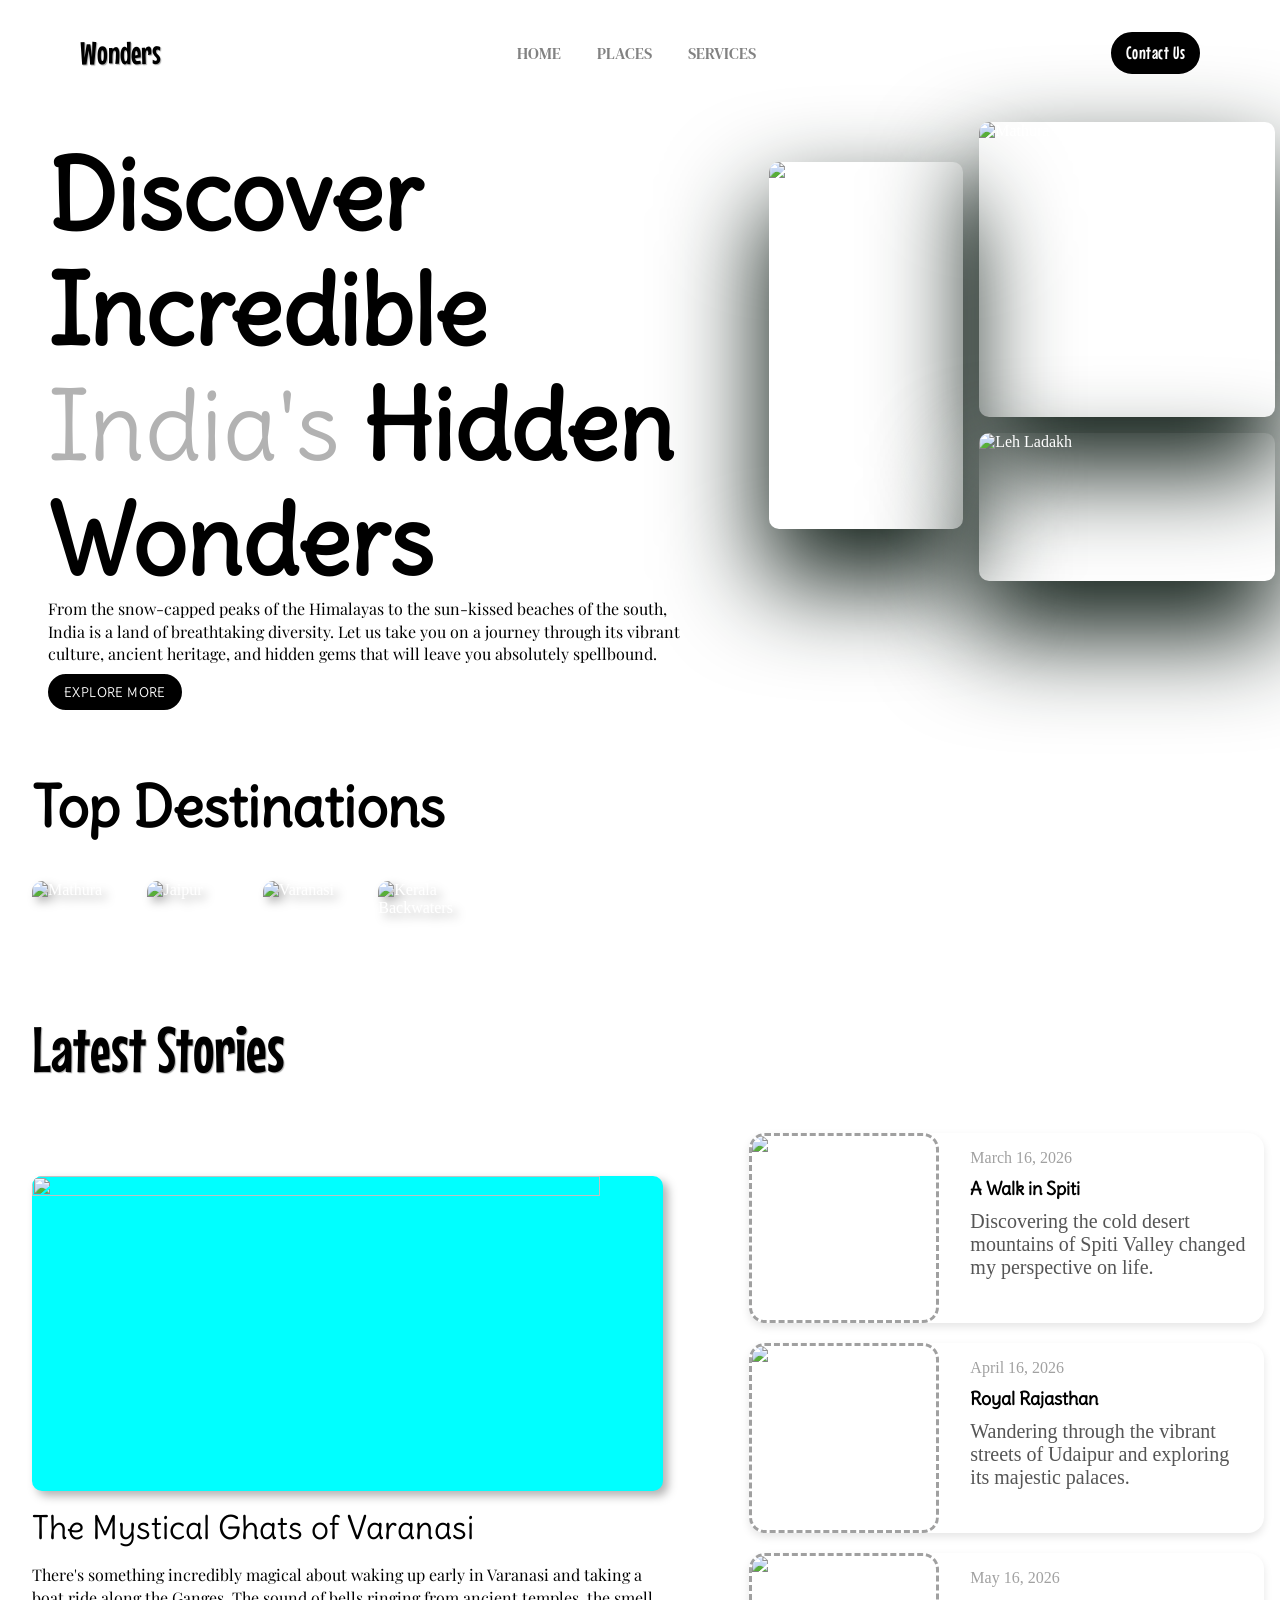
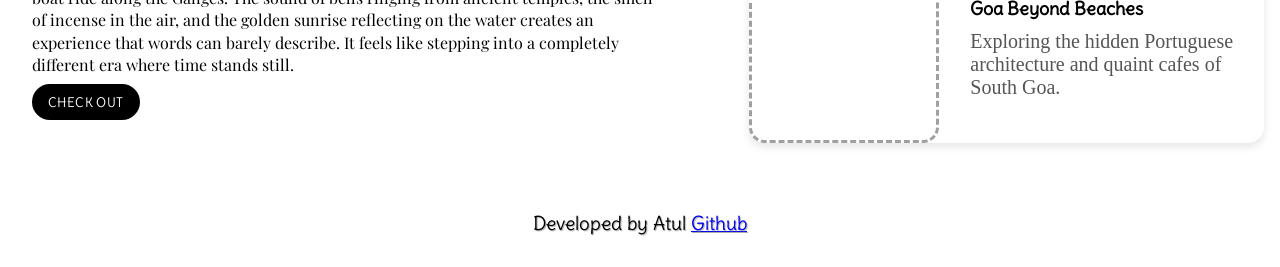
==== index.html @ bf2005aa "Add files via upload" ====
<!DOCTYPE html>
<html lang="en">
  <head>
    <meta charset="UTF-8" />
    <meta name="viewport" content="width=device-width, initial-scale=1.0" />
    <title>Wonders of India</title>
    <link rel="preconnect" href="https://fonts.googleapis.com" />
    <link rel="preconnect" href="https://fonts.gstatic.com" crossorigin />
    <link
      href="https://fonts.googleapis.com/css2?family=Mouse+Memoirs&display=swap"
      rel="stylesheet"
    />
    <link
      rel="stylesheet"
      href="https://cdnjs.cloudflare.com/ajax/libs/animate.css/4.1.1/animate.min.css"
    />
    <link href="
    https://cdn.jsdelivr.net/npm/locomotive-scroll@4.1.4/dist/locomotive-scroll.min.css
    " rel="stylesheet">

    <link rel="stylesheet" href="style.css" />
   
  </head>
  <body>
    <div data-scroll-container>   
    <main class="homee" >
      <section class="view-one">
        <div class="nav">
          <h1 class="animate__animated animate__swing">Wonders</h1>
          <div class="navbar">
            <ul class="nav-links">
              <li><a href="index.html">Home</a></li>
              <li><a href="places.html">places</a></li>
              <li><a href="services.html">services</a></li>
            </ul>
          </div>

          <button class="btn" onclick="window.location.href='contact.html'">Contact us</button>
          <img class="menu" src="./images/menu.png" alt="" />
        </div>
      </section>

      <section class="view-two">
        <div class="left-view" >
          <h1 >Discover Incredible <span>India's</span> Hidden Wonders</h1>
          <p>
            From the snow-capped peaks of the Himalayas to the sun-kissed beaches of the south, India is a land of breathtaking diversity. Let us take you on a journey through its vibrant culture, ancient heritage, and hidden gems that will leave you absolutely spellbound.
          </p>
          <button class="primary-btn" type="button">Explore more</button>
        </div>

        <div class="right-view">
          <div class="img-view">
            <div class="grid-view">
              <img
                class="img-1"
                src="https://images.unsplash.com/photo-1602216056096-3b40cc0c9944?q=80&w=800&auto=format&fit=crop"
                alt="Varanasi"
              />
              <img
                class="img-2"
                src="./images/Leh-Ladakh.jpeg"
                alt="Mathura"
              />
              <img
                class="img-3"
                src="./images/mathura.jpg"
                alt="Leh Ladakh"
              />
            </div>
          </div>
        </div>
      </section>

      <section class="view-three">

        <div class="top-desti" >
          <h1>Top Destinations</h1>
          <div class="img-raw">
            <img class="imgt dest-card" data-dest="mathura" data-scroll data-scroll-speed="1" src="./images/mathura.jpg" alt="Mathura">
            <img class="imgt dest-card" data-dest="jaipur" data-scroll data-scroll-speed="-1" src="https://images.unsplash.com/photo-1477587458883-47145ed94245?q=80&w=800&auto=format&fit=crop" alt="Jaipur">
            <img class="imgt dest-card" data-dest="varanasi" data-scroll data-scroll-speed="1" src="./images/ganga-river-crafts-hero.jpg" alt="Varanasi">
            <img class="imgt dest-card" data-dest="kerala" data-scroll data-scroll-speed="-1" src="https://images.unsplash.com/photo-1602216056096-3b40cc0c9944?q=80&w=800&auto=format&fit=crop" alt="Kerala Backwaters">
          </div>



        </div>


      </section>

      <section class="view-four">
        <h1 class="hstory" data-scroll data-scroll-speed="1" >Latest Stories</h1>
        <div class="story">

          
          
          <div class="left-story">
            
            <img src="./images/vanars.jpg" alt="">
            <h2>The Mystical Ghats of Varanasi</h2>
            <p>There's something incredibly magical about waking up early in Varanasi and taking a boat ride along the Ganges. The sound of bells ringing from ancient temples, the smell of incense in the air, and the golden sunrise reflecting on the water creates an experience that words can barely describe. It feels like stepping into a completely different era where time stands still.</p>
            <button class="checkbtn" >Check out</button>
          </div>
<div class="cont-raw">
          <div class="container">
            <div class="card">
                <img src="./images/image-1.png" alt="Forest Image">
                <div class="card-content">
                    <div class="date">March 16, 2026</div>
                    <div class="title">A Walk in Spiti</div>
                    <div class="description">Discovering the cold desert mountains of Spiti Valley changed my perspective on life.</div>
                </div>
            </div>
            <div class="card">
                <img src="./images/Royal-Rajasthan-Experience-Tour-Package-2.webp" alt="Mountain Image">
                <div class="card-content">
                    <div class="date">April 16, 2026</div>
                    <div class="title">Royal Rajasthan</div>
                    <div class="description">Wandering through the vibrant streets of Udaipur and exploring its majestic palaces.</div>
                </div>
            </div>
            <div class="card">
              <img src="./images/couples-to-do-in-Goa-1200x799.jpeg" alt="Mountain Image">
              <div class="card-content">
                  <div class="date">May 16, 2026</div>
                  <div class="title">Goa Beyond Beaches</div>
                  <div class="description">Exploring the hidden Portuguese architecture and quaint cafes of South Goa.</div>
              </div>
          </div>
                  </div>

      </div>

      </section>

<section class="view-five" >

<footer>
  <p>Developed by Atul
  <a href="https://github.com/Atul4s">Github</a></p>
</footer>

</section>

    </main>
  </div>

  <!-- Modal Overlay for Home Page -->
  <div class="modal-overlay" id="homeModal">
    <div class="modal-content">
      <button class="close-btn" id="closeHomeModal">&times;</button>
      <div class="modal-body">
        <img id="homeModalImg" src="" alt="" />
        <div class="modal-text">
          <h2 id="homeModalTitle"></h2>
          <p id="homeModalDesc"></p>
          <div class="modal-highlights">
            <span id="homeModalTime"></span>
            <span id="homeModalAttractions"></span>
          </div>
        </div>
      </div>
    </div>
  </div>
  <script src="
https://cdn.jsdelivr.net/npm/locomotive-scroll@4.1.4/dist/locomotive-scroll.min.js
"></script>
   

    <script src="app.js"></script>
  </body>
</html>
---- style.css ----
@import url(https://fonts.googleapis.com/css2?family=DM+Serif+Text:ital@0;1&display=swap);
@import url(https://fonts.googleapis.com/css2?family=Delius&display=swap);
@import url(https://fonts.googleapis.com/css2?family=Playfair+Display:ital,wght@0,400..900;1,400..900&display=swap);
* {
  margin: 0;
  padding: 0;
  box-sizing: border-box;
}

html,
body {
  color: rgb(255, 255, 255);
  width: 100%;
  height: 100%;
}

main {
  padding-top: 1rem;
}

.view-one {
  padding: 1rem 5rem;
}
.view-one h1 {
  color: black;
  font-family: "Mouse Memoirs", serif;
  font-weight: 100;
  font-size: 2rem;
  text-shadow: 1px 1px 1px #ababab;
}
.view-one .nav {
  display: flex;
  flex-direction: row;
  justify-content: space-between;
  align-items: center;
}
.view-one .nav .nav-links {
  display: flex;
  justify-content: space-between;
  flex-direction: row;
  align-items: center;
  gap: 2rem;
}
.view-one .nav .nav-links .nav-links,
.view-one .nav .nav-links li,
.view-one .nav .nav-links a {
  list-style: none;
  padding: 1px;
  text-align: center;
  text-transform: uppercase;
  display: inline;
  text-decoration: none;
  color: black;
  font-family: "DM Serif Text", serif;
  font-weight: 10;
  font-size: 1rem;
  opacity: 0.7;
}
.view-one .nav .btn {
  color: rgb(255, 255, 255);
  cursor: pointer;
  font-size: 1.1rem;
  font-weight: 200;
  letter-spacing: 0.5px;
  text-transform: capitalize;
  border-width: 2px;
  border-style: solid;
  border-color: rgb(0, 0, 0);
  background: rgb(0, 0, 0);
  padding: 0.5em 0.7em;
  border-radius: 2rem;
  transition: all 0.3s cubic-bezier(0.19, 1, 0.22, 1);
  font-family: "Mouse Memoirs", serif;
}
.view-one .nav .btn:hover {
  background: #fff;
  color: #000;
}

.view-two .left-view {
  padding: 1rem 1rem;
  display: flex;
  align-items: start;
  flex-direction: column;
}
.view-two .left-view h1 {
  color: black;
  font-family: "Delius", serif;
  font-size: 3.5rem;
  line-height: 1.2;
}
.view-two .left-view h1 span {
  opacity: 0.3;
  font-weight: 100;
}
.view-two .left-view p {
  color: rgb(0, 0, 0);
  font-size: 1rem;
  line-height: 1.4;
  font-family: "Playfair Display", serif;
}
.view-two .primary-btn {
  border: 2px solid #000;
  background: #000;
  color: #fff;
  cursor: pointer;
  transition: all 0.3s cubic-bezier(0.19, 1, 0.22, 1);
  font-size: 0.8rem;
  margin-top: 0.5rem;
  padding: 8px 1.1em;
  border-radius: 3rem;
  font-weight: 400;
  letter-spacing: 0.4px;
  text-transform: uppercase;
  font-family: "Delius", serif;
}
.view-two .primary-btn:hover {
  background: #fff;
  color: #000;
}

@media (max-width: 992px) {
  .view-one {
    padding: 1rem 1rem;
  }
  .view-one .navbar {
    display: none;
  }
  .view-one h1 {
    color: black;
    font-family: "Mouse Memoirs", serif;
    font-weight: 100;
    font-size: 2rem;
    text-shadow: 1px 1px 1px #ababab;
  }
  .view-one .menu {
    width: 40px;
    height: 40px;
  }
  .view-one .btn {
    display: none;
  }
  .grid-view {
    display: grid;
    gap: 5px;
    padding: 0.5rem;
    grid-template-areas: "a b" "a b" "a b" "a c" "a c" "a c";
  }
  .grid-view .img-1 {
    grid-area: a;
    width: 100%;
    height: 80%;
    margin-top: 2.5rem;
    aspect-ratio: 9/16;
    filter: drop-shadow(5px 5px 5px rgba(0, 0, 0, 0.3));
  }
  .grid-view .img-2 {
    grid-area: b;
    width: 100%;
    height: 100%;
    aspect-ratio: 1/1;
    filter: drop-shadow(5px 5px 5px rgba(0, 0, 0, 0.3));
  }
  .grid-view .img-3 {
    grid-area: c;
    width: 100%;
    height: 100%;
    aspect-ratio: 2/1;
    -o-object-position: 40% 20%;
       object-position: 40% 20%;
    filter: drop-shadow(5px 5px 5px rgba(0, 0, 0, 0.3));
  }
  .grid-view img {
    -o-object-fit: cover;
       object-fit: cover;
    border-radius: 10px;
  }
  .view-three .top-desti {
    padding: 1rem 1rem;
    display: flex;
    align-items: start;
    flex-direction: column;
    justify-content: center;
  }
  .view-three .top-desti h1 {
    color: black;
    font-family: "Delius", serif;
    font-size: 2.5rem;
    line-height: 1.2;
    margin: 0.1rem;
  }
  .view-three .img-raw {
    width: 100%;
    display: inline-block;
    overflow: auto;
    white-space: nowrap;
    padding: 1rem 1rem;
  }
  .view-three .img-raw .imgt {
    width: 80%;
    aspect-ratio: 1/1;
    margin: 0.5rem;
    filter: drop-shadow(5px 5px 5px rgba(0, 0, 0, 0.3));
    -o-object-fit: cover;
       object-fit: cover;
    border-radius: 10px;
  }
  .view-four {
    padding: 1rem 1rem;
    display: flex;
    align-items: start;
    flex-direction: column;
    justify-content: center;
  }
  .view-four .hstory {
    color: black;
    font-family: "Mouse Memoirs", serif;
    font-weight: 100;
    font-size: 2.5rem;
    padding: 1rem;
    text-shadow: 1px 1px 1px #ababab;
  }
  .view-four .story {
    width: 100%;
    display: flex;
    flex-direction: column;
    justify-content: center;
  }
  .view-four .left-story {
    width: 100%;
    padding: 1rem;
  }
  .view-four .left-story h2 {
    color: black;
    font-family: "Delius", serif;
    font-size: 2rem;
    font-weight: lighter;
    margin: 1rem 1rem;
    width: 100%;
  }
  .view-four .left-story img {
    width: 100%;
    aspect-ratio: 2/1;
    filter: drop-shadow(5px 5px 5px rgba(0, 0, 0, 0.3));
    -o-object-fit: cover;
       object-fit: cover;
    border-radius: 10px;
    animation-range: entry 500px;
  }
  .view-four .left-story p {
    font-weight: 100;
    margin-left: 1rem;
    width: 91%;
    color: rgb(0, 0, 0);
    font-size: 1rem;
    line-height: 1.4;
    font-family: "Playfair Display", serif;
  }
  .view-four .left-story .checkbtn {
    border: 2px solid #000;
    background: #000;
    color: #fff;
    cursor: pointer;
    transition: all 0.3s cubic-bezier(0.19, 1, 0.22, 1);
    font-size: 0.8rem;
    margin-top: 0.5rem;
    padding: 8px 1.1em;
    border-radius: 3rem;
    font-weight: 400;
    margin-left: 1rem;
    letter-spacing: 0.4px;
    text-transform: uppercase;
    font-family: "Delius", serif;
  }
  .view-four .left-story .checkbtn:hover {
    background: #fff;
    color: #000;
  }
  .view-four .cont-raw {
    width: 100%;
    display: inline-block;
    overflow: auto;
    white-space: wrap;
    padding: 1rem 1rem;
  }
  .view-four .container {
    display: flex;
    flex-direction: row;
    justify-content: start;
    align-items: center;
    gap: 1rem;
    width: 100%;
  }
  .view-four .card {
    width: 100%;
    background: white;
    border-radius: 16px;
    margin-bottom: 20px;
    box-shadow: 0 4px 8px rgba(0, 0, 0, 0.1);
    margin: 1rem 1rem;
  }
  .view-four .card img {
    width: 250px;
    height: 100%;
    aspect-ratio: 1/1;
    filter: drop-shadow(5px 5px 5px rgba(0, 0, 0, 0.3));
    -o-object-fit: cover;
       object-fit: cover;
    border-radius: 10px;
    border: dashed rgb(225, 167, 167);
  }
  .view-four .card-content {
    width: 100%;
    display: flex;
    align-items: center;
    flex-direction: column;
    gap: 1px;
    padding: 0.5rem;
  }
  .view-four .date {
    color: #a1a1a1;
    font-size: 16px;
  }
  .view-four .title {
    font-size: 1.5rem;
    font-weight: 400;
    text-align: center;
    color: black;
    font-family: "Delius", serif;
    width: 100%;
    font-weight: bold;
  }
  .view-four .description {
    font-size: 20px;
    color: #555;
    text-align: center;
    width: 100%;
  }
}
@media (min-width: 993px) {
  .menu {
    display: none;
  }
  .view-two {
    width: 100%;
    display: flex;
    flex-direction: row;
  }
  .view-two .left-view {
    display: flex;
    flex-direction: column;
    align-items: start;
    width: 90%;
    padding: 3rem;
  }
  .view-two .left-view h1 {
    color: black;
    font-family: "Delius", serif;
    font-size: 6rem;
    line-height: 1.2;
  }
  .right-view {
    display: flex;
    flex-direction: column;
    width: 70%;
  }
  .grid-view {
    display: grid;
    padding: 2rem;
    gap: 1rem;
    grid-template-areas: "a b" "a b" "a b" "a c" "a c" "a c";
  }
  .grid-view .img-1 {
    grid-area: a;
    width: 100%;
    height: 80%;
    margin-top: 2.5rem;
    aspect-ratio: 9/16;
  }
  .grid-view .img-2 {
    grid-area: b;
    width: 100%;
    height: 100%;
    aspect-ratio: 1/1;
  }
  .grid-view .img-3 {
    grid-area: c;
    width: 100%;
    height: 100%;
    aspect-ratio: 2/1;
    -o-object-position: 40% 20%;
       object-position: 40% 20%;
  }
  .grid-view img {
    -o-object-fit: cover;
       object-fit: cover;
    border-radius: 10px;
    box-shadow: rgb(17, 31, 24) 0px 48px 100px 5px;
  }
  .view-three .top-desti {
    padding: 1rem 2rem;
    display: flex;
    align-items: start;
    flex-direction: column;
    justify-content: center;
  }
  .view-three .top-desti h1 {
    color: black;
    font-family: "Delius", serif;
    font-size: 3.5rem;
    line-height: 1.2;
  }
  .view-three .top-desti .img-raw {
    display: flex;
    align-items: center;
    justify-content: center;
    flex-direction: row;
    gap: 2rem;
  }
  .view-three .top-desti .img-raw .imgt {
    width: 20%;
    margin-top: 2.5rem;
    aspect-ratio: 1/1;
    filter: drop-shadow(5px 5px 5px rgba(0, 0, 0, 0.3));
    -o-object-fit: cover;
       object-fit: cover;
    border-radius: 10px;
  }
  .view-four .hstory {
    color: black;
    font-family: "Mouse Memoirs", serif;
    font-weight: 100;
    font-size: 4rem;
    padding: 2rem;
    text-shadow: 1px 1px 1px #ababab;
  }
  .view-four .story {
    display: flex;
    flex-direction: row;
    justify-content: center;
    align-items: center;
  }
  .view-four .left-story {
    width: 100%;
    padding: 1rem;
  }
  .view-four .left-story h2 {
    color: black;
    font-family: "Delius", serif;
    font-size: 2rem;
    font-weight: lighter;
    margin-left: 1rem;
    margin: 1rem 1rem;
  }
  .view-four .left-story img {
    width: 90%;
    margin-left: 1rem;
    aspect-ratio: 2/1;
    filter: drop-shadow(5px 5px 5px rgba(0, 0, 0, 0.3));
    -o-object-fit: cover;
       object-fit: cover;
    border-radius: 10px;
    background-color: aqua;
  }
  .view-four .left-story p {
    font-weight: 100;
    margin-left: 1rem;
    width: 91%;
    color: rgb(0, 0, 0);
    font-size: 1rem;
    line-height: 1.4;
    font-family: "Playfair Display", serif;
  }
  .view-four .left-story .checkbtn {
    border: 2px solid #000;
    background: #000;
    color: #fff;
    cursor: pointer;
    transition: all 0.3s cubic-bezier(0.19, 1, 0.22, 1);
    font-size: 0.8rem;
    margin-top: 0.5rem;
    padding: 8px 1.1em;
    border-radius: 3rem;
    font-weight: 400;
    margin-left: 1rem;
    letter-spacing: 0.4px;
    text-transform: uppercase;
    font-family: "Delius", serif;
  }
  .view-four .left-story .checkbtn:hover {
    background: #fff;
    color: #000;
  }
  .view-four .container {
    width: 100%;
    padding: 1rem;
  }
  .view-four .card {
    width: 100%;
    display: flex;
    background: white;
    border-radius: 16px;
    margin-bottom: 20px;
    margin-right: 1rem;
    box-shadow: 0 4px 8px rgba(0, 0, 0, 0.1);
  }
  .view-four .card img {
    width: 190px;
    border-radius: 16px;
    -o-object-fit: cover;
       object-fit: cover;
    aspect-ratio: 1/1;
    margin-right: 15px;
    border: dashed rgba(10, 8, 8, 0.386);
  }
  .view-four .card-content {
    display: flex;
    align-items: start;
    flex-direction: column;
    flex: 1;
    gap: 10px;
    padding: 1rem;
  }
  .view-four .date {
    color: #a1a1a1;
    font-size: 16px;
  }
  .view-four .title {
    font-size: 18px;
    font-weight: 400;
    color: black;
    font-family: "Delius", serif;
    font-weight: bold;
  }
  .view-four .description {
    font-size: 20px;
    color: #555;
  }
}
.view-five {
  margin-bottom: 1rem;
  display: flex;
  width: 100%;
  text-align: center;
  justify-content: center;
}

footer {
  font-size: 1.2rem;
  color: rgb(0, 0, 0);
  text-shadow: 1px 1px 1px #ababab;
  text-align: center;
  -webkit-backdrop-filter: blur(8px);
          backdrop-filter: blur(8px);
  margin: 2rem;
  font-family: "Delius", serif;
}

/* Places Page Specific Styles */
.places-hero {
  padding: 4rem 2rem;
  text-align: center;
}
.places-hero h1 {
  color: black;
  font-family: "Delius", serif;
  font-size: 4rem;
  margin-bottom: 1rem;
}
.places-hero h1 span {
  opacity: 0.5;
}
.places-hero p {
  color: #333;
  font-family: "Playfair Display", serif;
  font-size: 1.2rem;
  max-width: 600px;
  margin: 0 auto;
}

.places-grid-container {
  padding: 2rem 5rem;
}
.places-grid {
  display: grid;
  grid-template-columns: repeat(auto-fit, minmax(300px, 1fr));
  gap: 2rem;
}
.place-card {
  position: relative;
  border-radius: 15px;
  overflow: hidden;
  cursor: pointer;
  box-shadow: 0 10px 20px rgba(0,0,0,0.2);
  transition: transform 0.3s ease;
  aspect-ratio: 4/5;
}
.place-card:hover {
  transform: translateY(-10px);
}
.place-card img {
  width: 100%;
  height: 100%;
  object-fit: cover;
  transition: transform 0.5s ease;
}
.place-card:hover img {
  transform: scale(1.1);
}
.card-overlay {
  position: absolute;
  bottom: 0;
  left: 0;
  width: 100%;
  padding: 2rem 1rem 1rem;
  background: linear-gradient(to top, rgba(0,0,0,0.8), transparent);
  color: white;
  display: flex;
  flex-direction: column;
  align-items: center;
  gap: 10px;
}
.card-overlay h2 {
  font-family: "Delius", serif;
  font-size: 2rem;
  margin: 0;
}
.view-btn {
  background: white;
  color: black;
  border: none;
  padding: 8px 20px;
  border-radius: 20px;
  font-family: "Mouse Memoirs", serif;
  font-size: 1.2rem;
  cursor: pointer;
  opacity: 0;
  transform: translateY(20px);
  transition: all 0.3s ease;
}
.place-card:hover .view-btn {
  opacity: 1;
  transform: translateY(0);
}

/* Modal Styles */
.modal-overlay {
  position: fixed;
  top: 0;
  left: 0;
  width: 100%;
  height: 100%;
  background: rgba(0, 0, 0, 0.6);
  backdrop-filter: blur(10px);
  -webkit-backdrop-filter: blur(10px);
  display: flex;
  justify-content: center;
  align-items: center;
  z-index: 1000;
  opacity: 0;
  pointer-events: none;
  transition: opacity 0.3s ease;
}
.modal-overlay.active {
  opacity: 1;
  pointer-events: auto;
}
.modal-content {
  background: white;
  color: black;
  width: 90%;
  max-width: 800px;
  border-radius: 20px;
  overflow: hidden;
  position: relative;
  transform: scale(0.9);
  transition: transform 0.3s ease;
  box-shadow: 0 25px 50px rgba(0,0,0,0.3);
}
.modal-overlay.active .modal-content {
  transform: scale(1);
}
.close-btn {
  position: absolute;
  top: 15px;
  right: 20px;
  background: rgba(0,0,0,0.5);
  color: white;
  border: none;
  border-radius: 50%;
  width: 35px;
  height: 35px;
  font-size: 1.5rem;
  cursor: pointer;
  display: flex;
  justify-content: center;
  align-items: center;
  z-index: 10;
  transition: background 0.3s;
}
.close-btn:hover {
  background: black;
}
.modal-body {
  display: flex;
  flex-direction: column;
}
.modal-body img {
  width: 100%;
  height: 300px;
  object-fit: cover;
}
.modal-text {
  padding: 2rem;
}
.modal-text h2 {
  font-family: "Delius", serif;
  font-size: 2.5rem;
  margin-bottom: 1rem;
}
.modal-text p {
  font-family: "Playfair Display", serif;
  font-size: 1.1rem;
  line-height: 1.6;
  margin-bottom: 1.5rem;
}
.modal-highlights {
  display: flex;
  flex-direction: column;
  gap: 10px;
  font-family: "Mouse Memoirs", serif;
  font-size: 1.4rem;
  color: #555;
}
@media (min-width: 768px) {
  .modal-body {
    flex-direction: row;
  }
  .modal-body img {
    width: 40%;
    height: auto;
  }
  .modal-text {
    width: 60%;
  }
}
@media (max-width: 768px) {
  .places-grid-container {
    padding: 2rem 1rem;
  }
  .places-hero h1 {
    font-size: 2.5rem;
  }
}

.dest-card {
  cursor: pointer;
  transition: transform 0.3s ease;
}
.dest-card:hover {
  transform: scale(1.05);
}
/*# sourceMappingURL=style.css.map */
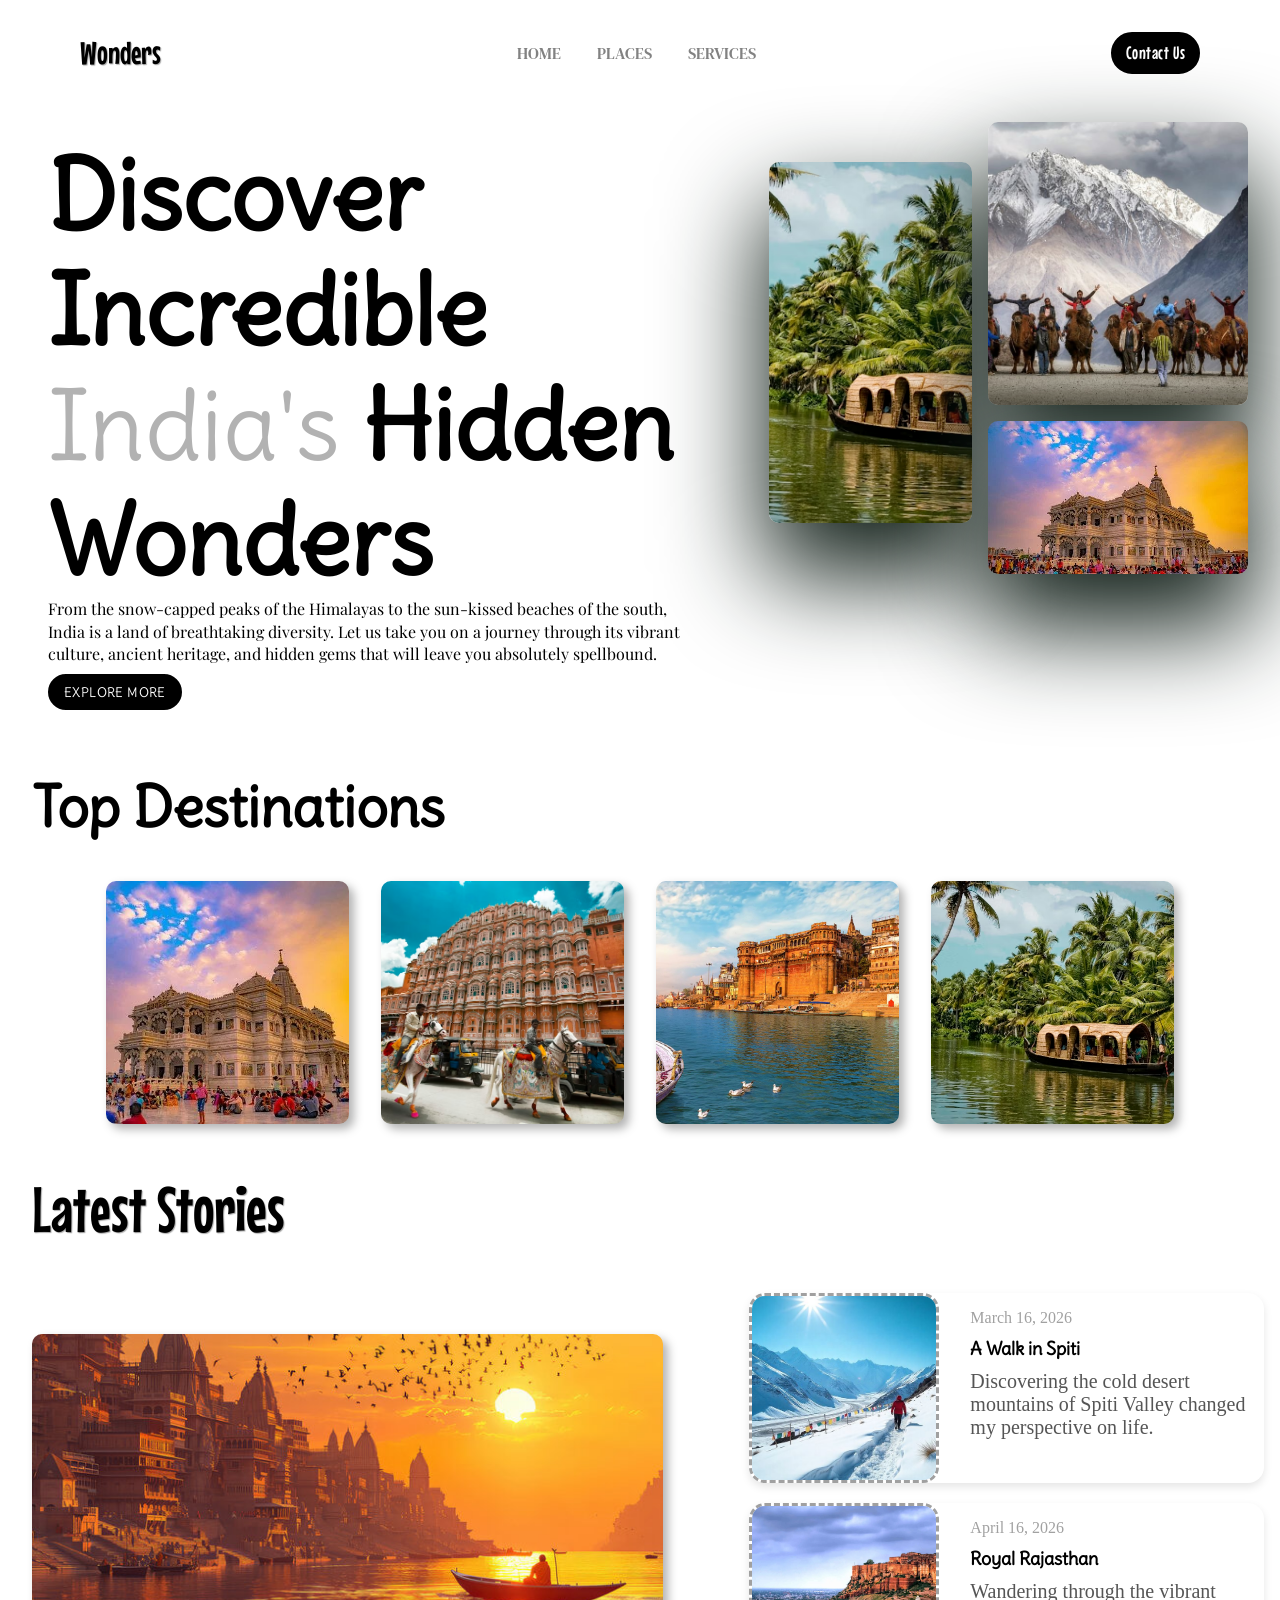
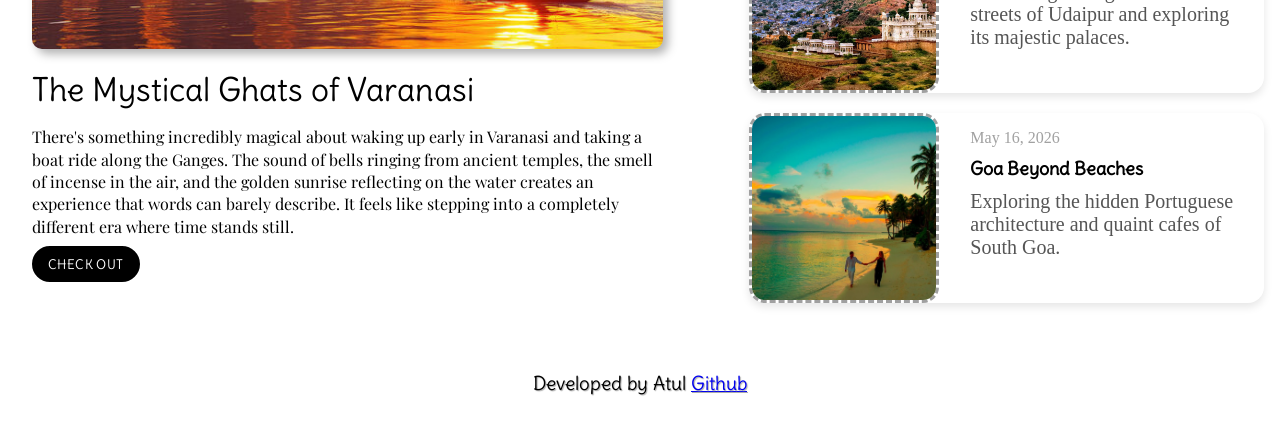
==== commit adf430a1: "Add Wonders of India site" ====
--- a/index.html
+++ b/index.html
@@ -54,7 +54,7 @@
             <div class="grid-view">
               <img
                 class="img-1"
-                src="https://images.unsplash.com/photo-1602216056096-3b40cc0c9944?q=80&w=800&auto=format&fit=crop"
+                src="./images/photo-1602216056096-3b40cc0c9944.avif"
                 alt="Varanasi"
               />
               <img
@@ -78,9 +78,9 @@
           <h1>Top Destinations</h1>
           <div class="img-raw">
             <img class="imgt dest-card" data-dest="mathura" data-scroll data-scroll-speed="1" src="./images/mathura.jpg" alt="Mathura">
-            <img class="imgt dest-card" data-dest="jaipur" data-scroll data-scroll-speed="-1" src="https://images.unsplash.com/photo-1477587458883-47145ed94245?q=80&w=800&auto=format&fit=crop" alt="Jaipur">
+            <img class="imgt dest-card" data-dest="jaipur" data-scroll data-scroll-speed="-1" src="./images/jaipur.avif" alt="Jaipur">
             <img class="imgt dest-card" data-dest="varanasi" data-scroll data-scroll-speed="1" src="./images/ganga-river-crafts-hero.jpg" alt="Varanasi">
-            <img class="imgt dest-card" data-dest="kerala" data-scroll data-scroll-speed="-1" src="https://images.unsplash.com/photo-1602216056096-3b40cc0c9944?q=80&w=800&auto=format&fit=crop" alt="Kerala Backwaters">
+            <img class="imgt dest-card" data-dest="kerala" data-scroll data-scroll-speed="-1" src="./images/photo-1602216056096-3b40cc0c9944.avif" alt="Kerala Backwaters">
           </div>
 
 
--- a/style.css
+++ b/style.css
@@ -550,8 +550,7 @@
   color: rgb(0, 0, 0);
   text-shadow: 1px 1px 1px #ababab;
   text-align: center;
-  -webkit-backdrop-filter: blur(8px);
-          backdrop-filter: blur(8px);
+  backdrop-filter: blur(8px);
   margin: 2rem;
   font-family: "Delius", serif;
 }
@@ -581,39 +580,47 @@
 .places-grid-container {
   padding: 2rem 5rem;
 }
+
 .places-grid {
   display: grid;
   grid-template-columns: repeat(auto-fit, minmax(300px, 1fr));
   gap: 2rem;
 }
+
 .place-card {
   position: relative;
   border-radius: 15px;
   overflow: hidden;
   cursor: pointer;
-  box-shadow: 0 10px 20px rgba(0,0,0,0.2);
+  box-shadow: 0 10px 20px rgba(0, 0, 0, 0.2);
   transition: transform 0.3s ease;
   aspect-ratio: 4/5;
 }
 .place-card:hover {
   transform: translateY(-10px);
+}
+.place-card:hover img {
+  transform: scale(1.1);
+}
+.place-card:hover .view-btn {
+  opacity: 1;
+  transform: translateY(0);
 }
 .place-card img {
   width: 100%;
   height: 100%;
-  object-fit: cover;
+  -o-object-fit: cover;
+     object-fit: cover;
   transition: transform 0.5s ease;
 }
-.place-card:hover img {
-  transform: scale(1.1);
-}
+
 .card-overlay {
   position: absolute;
   bottom: 0;
   left: 0;
   width: 100%;
   padding: 2rem 1rem 1rem;
-  background: linear-gradient(to top, rgba(0,0,0,0.8), transparent);
+  background: linear-gradient(to top, rgba(0, 0, 0, 0.8), transparent);
   color: white;
   display: flex;
   flex-direction: column;
@@ -625,6 +632,7 @@
   font-size: 2rem;
   margin: 0;
 }
+
 .view-btn {
   background: white;
   color: black;
@@ -638,10 +646,6 @@
   transform: translateY(20px);
   transition: all 0.3s ease;
 }
-.place-card:hover .view-btn {
-  opacity: 1;
-  transform: translateY(0);
-}
 
 /* Modal Styles */
 .modal-overlay {
@@ -665,6 +669,10 @@
   opacity: 1;
   pointer-events: auto;
 }
+.modal-overlay.active .modal-content {
+  transform: scale(1);
+}
+
 .modal-content {
   background: white;
   color: black;
@@ -675,16 +683,14 @@
   position: relative;
   transform: scale(0.9);
   transition: transform 0.3s ease;
-  box-shadow: 0 25px 50px rgba(0,0,0,0.3);
-}
-.modal-overlay.active .modal-content {
-  transform: scale(1);
-}
+  box-shadow: 0 25px 50px rgba(0, 0, 0, 0.3);
+}
+
 .close-btn {
   position: absolute;
   top: 15px;
   right: 20px;
-  background: rgba(0,0,0,0.5);
+  background: rgba(0, 0, 0, 0.5);
   color: white;
   border: none;
   border-radius: 50%;
@@ -701,6 +707,7 @@
 .close-btn:hover {
   background: black;
 }
+
 .modal-body {
   display: flex;
   flex-direction: column;
@@ -708,8 +715,10 @@
 .modal-body img {
   width: 100%;
   height: 300px;
-  object-fit: cover;
-}
+  -o-object-fit: cover;
+     object-fit: cover;
+}
+
 .modal-text {
   padding: 2rem;
 }
@@ -724,6 +733,7 @@
   line-height: 1.6;
   margin-bottom: 1.5rem;
 }
+
 .modal-highlights {
   display: flex;
   flex-direction: column;
@@ -732,6 +742,7 @@
   font-size: 1.4rem;
   color: #555;
 }
+
 @media (min-width: 768px) {
   .modal-body {
     flex-direction: row;
@@ -752,12 +763,10 @@
     font-size: 2.5rem;
   }
 }
-
 .dest-card {
   cursor: pointer;
   transition: transform 0.3s ease;
 }
 .dest-card:hover {
   transform: scale(1.05);
-}
-/*# sourceMappingURL=style.css.map */+}/*# sourceMappingURL=style.css.map */
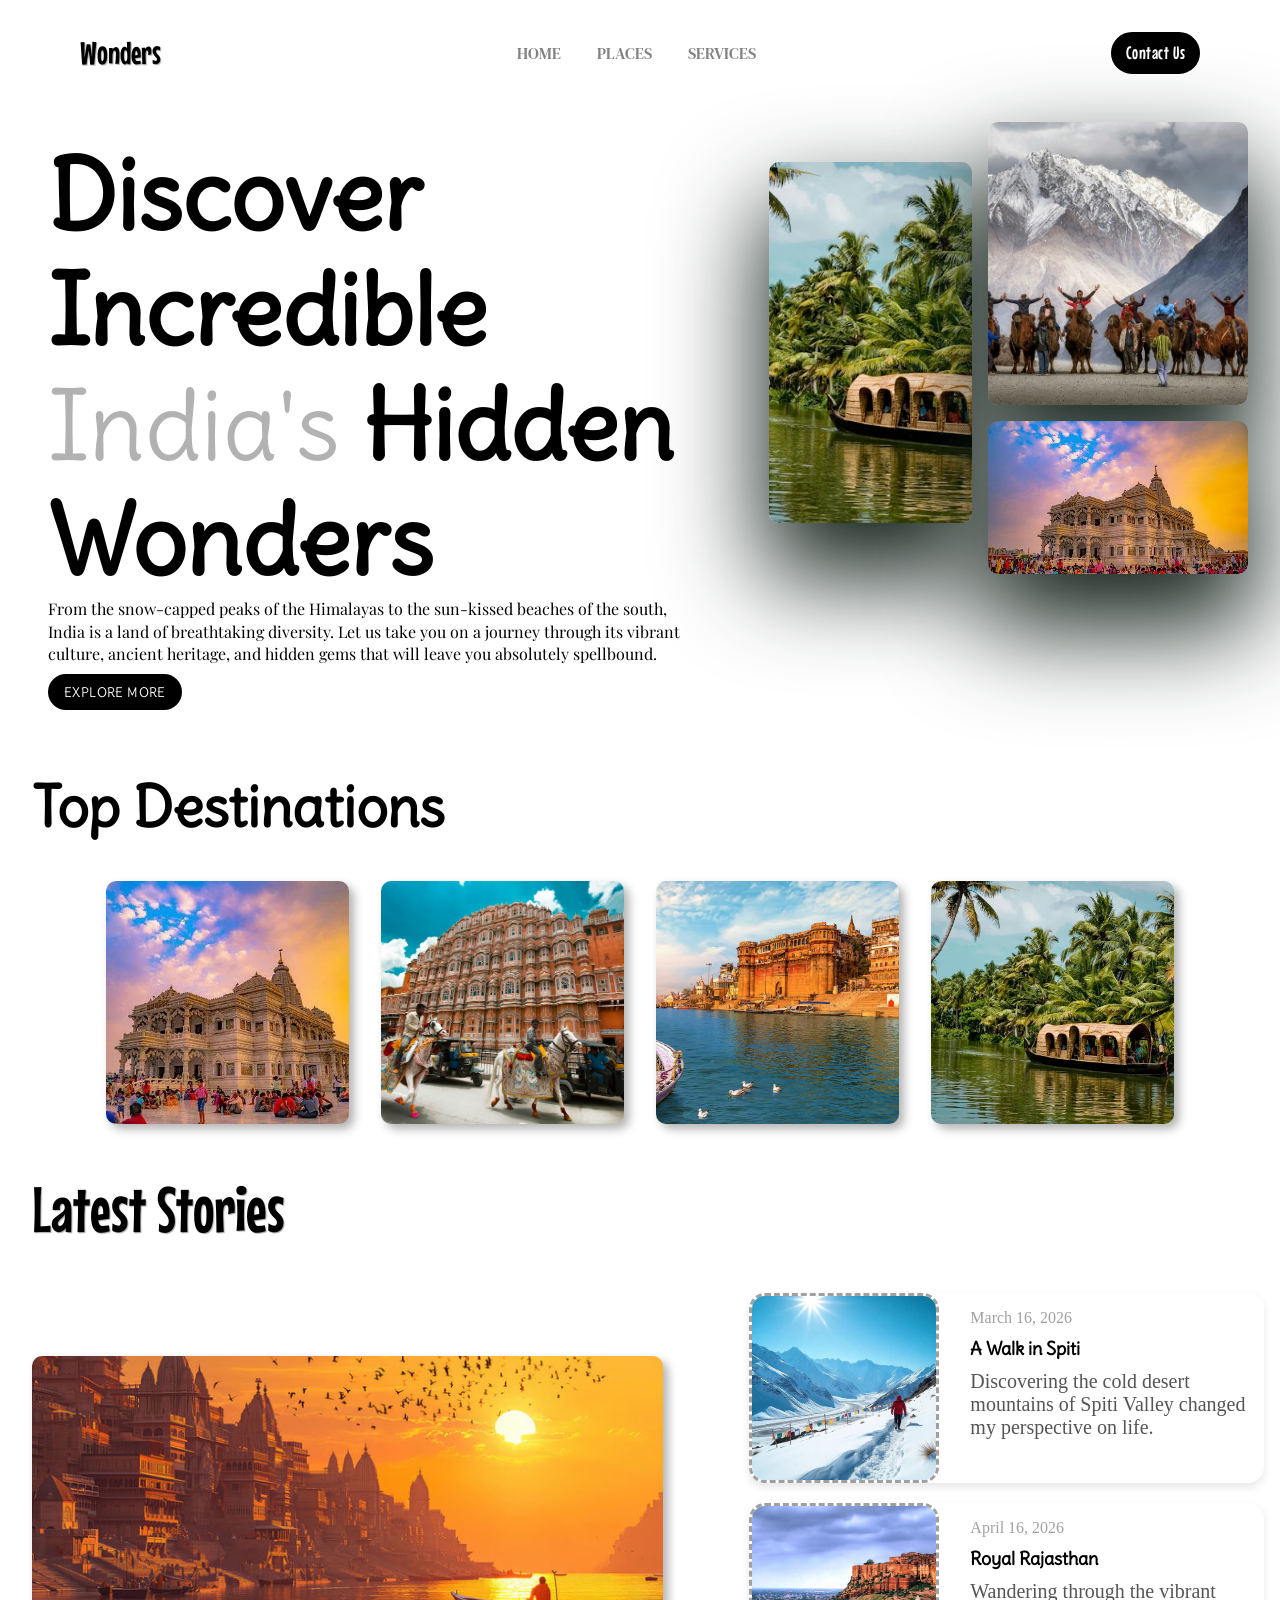
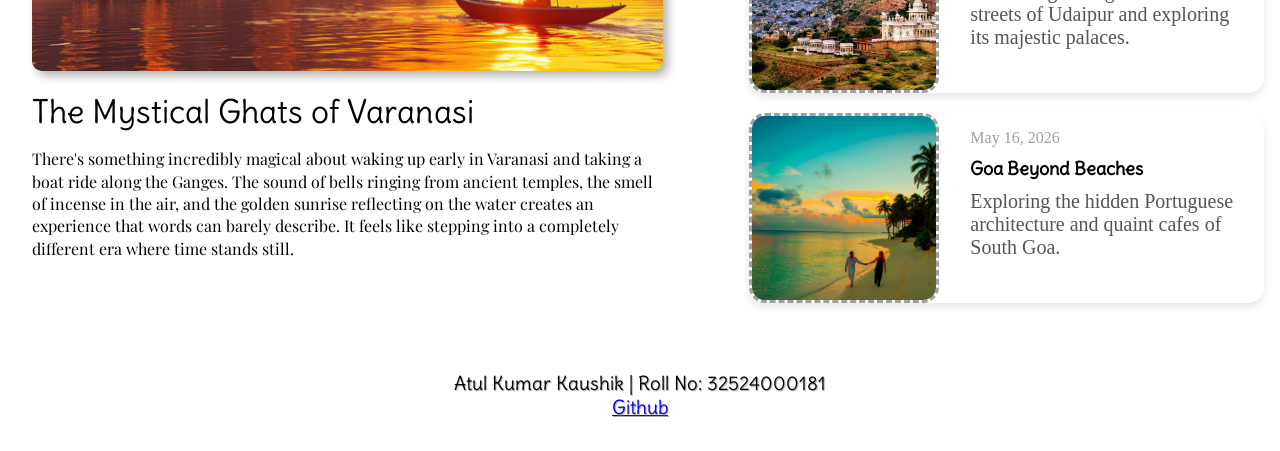
==== commit 83c14645: "Update site interactions and footer" ====
--- a/index.html
+++ b/index.html
@@ -46,7 +46,7 @@
           <p>
             From the snow-capped peaks of the Himalayas to the sun-kissed beaches of the south, India is a land of breathtaking diversity. Let us take you on a journey through its vibrant culture, ancient heritage, and hidden gems that will leave you absolutely spellbound.
           </p>
-          <button class="primary-btn" type="button">Explore more</button>
+          <button class="primary-btn" type="button" onclick="window.location.href='places.html'">Explore more</button>
         </div>
 
         <div class="right-view">
@@ -101,7 +101,7 @@
             <img src="./images/vanars.jpg" alt="">
             <h2>The Mystical Ghats of Varanasi</h2>
             <p>There's something incredibly magical about waking up early in Varanasi and taking a boat ride along the Ganges. The sound of bells ringing from ancient temples, the smell of incense in the air, and the golden sunrise reflecting on the water creates an experience that words can barely describe. It feels like stepping into a completely different era where time stands still.</p>
-            <button class="checkbtn" >Check out</button>
+            <!-- <button class="checkbtn" >Check out</button> -->
           </div>
 <div class="cont-raw">
           <div class="container">
@@ -138,7 +138,7 @@
 <section class="view-five" >
 
 <footer>
-  <p>Developed by Atul
+  <p>Atul Kumar Kaushik | Roll No: 32524000181<br>
   <a href="https://github.com/Atul4s">Github</a></p>
 </footer>
 
